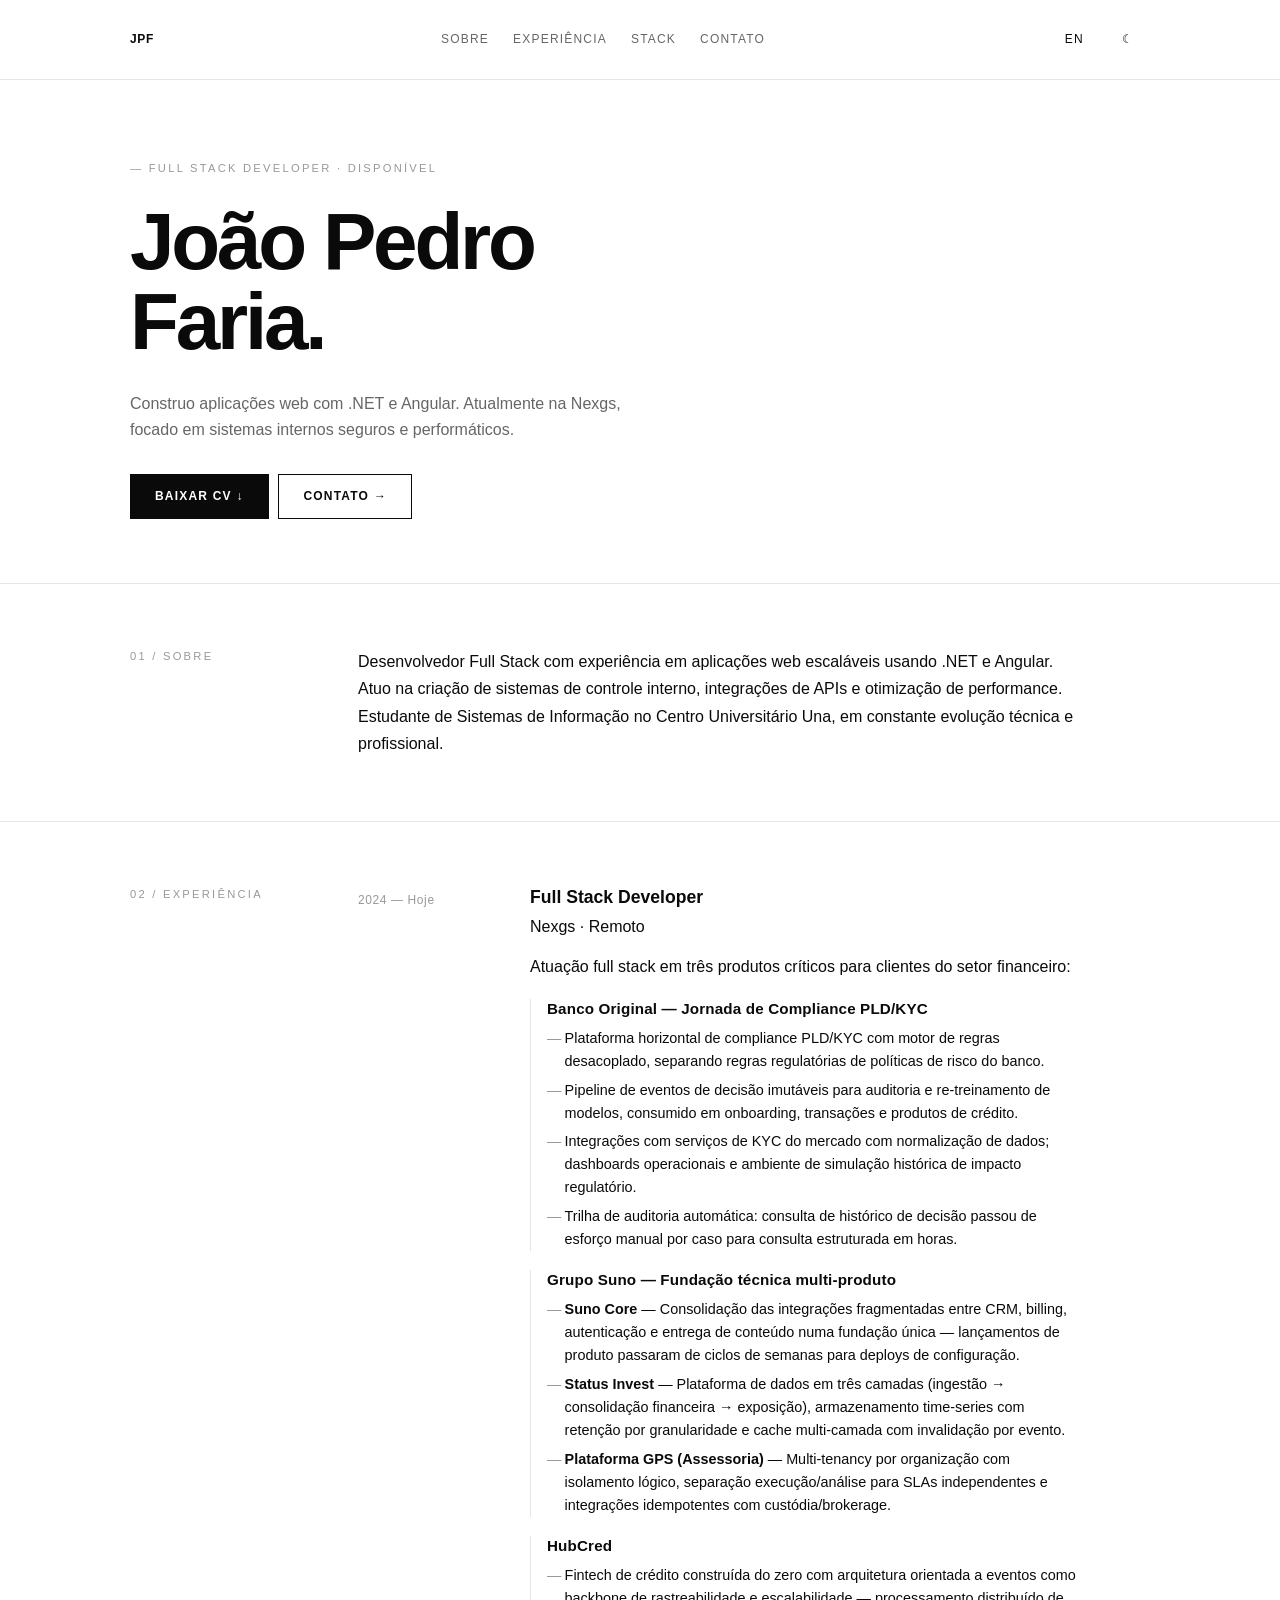
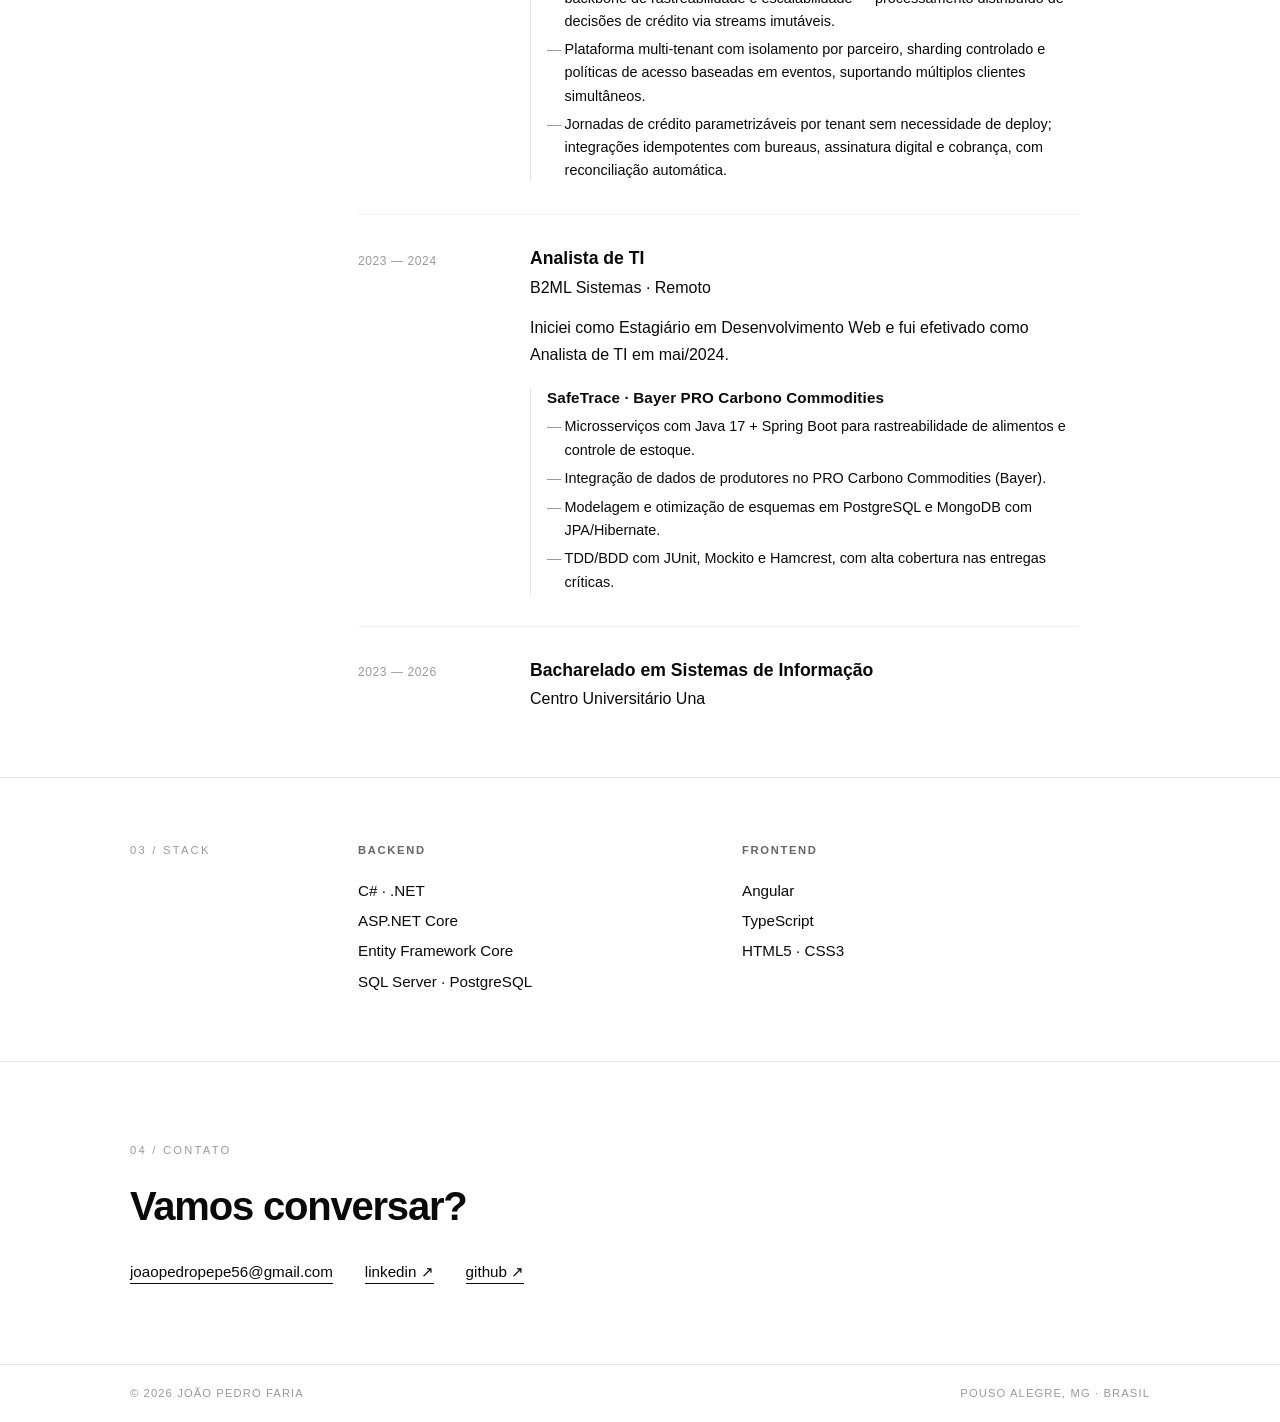
==== index.html @ 59a96573 "feat: portfolio site with bilingual PT/EN, dark mode, mobile responsive, detailed experience" ====
<!DOCTYPE html>
<html lang="pt-BR" data-theme="light">
<head>
  <meta charset="UTF-8">
  <meta name="viewport" content="width=device-width, initial-scale=1.0">
  <meta name="description" content="João Pedro Faria — Desenvolvedor Full Stack (.NET, Angular). Portfólio profissional." data-i18n="meta.description" data-i18n-attr="content">
  <meta property="og:title" content="João Pedro Faria — Full Stack Developer">
  <meta property="og:description" content="Desenvolvedor Full Stack (.NET, Angular). Pouso Alegre, MG.">
  <meta property="og:type" content="website">
  <link rel="icon" type="image/svg+xml" href="assets/favicon.svg">
  <link rel="icon" type="image/png" href="assets/favicon.png">
  <title data-i18n="meta.title">João Pedro Faria — Full Stack Developer</title>

  <!-- FOUC prevention: aplica tema antes do CSS pintar -->
  <script>
    (function() {
      try {
        var saved = localStorage.getItem('portfolio:theme');
        var prefers = window.matchMedia('(prefers-color-scheme: dark)').matches;
        var theme = saved || (prefers ? 'dark' : 'light');
        document.documentElement.setAttribute('data-theme', theme);
      } catch(e) {}
    })();
  </script>

  <link rel="stylesheet" href="styles.css">

  <noscript>
    <style>
      .reveal { opacity: 1 !important; transform: none !important; }
    </style>
  </noscript>
</head>
<body>
  <a class="skip-link" href="#main" data-i18n="a11y.skip">Pular para o conteúdo</a>

  <header class="topbar" role="banner">
    <div class="container topbar-inner">
      <a href="#" class="logo" aria-label="João Pedro Faria">JPF</a>

      <nav class="nav" aria-label="Navegação principal">
        <ul class="nav-list">
          <li><a href="#sobre" data-i18n="nav.about">Sobre</a></li>
          <li><a href="#experiencia" data-i18n="nav.experience">Experiência</a></li>
          <li><a href="#stack" data-i18n="nav.stack">Stack</a></li>
          <li><a href="#contato" data-i18n="nav.contact">Contato</a></li>
        </ul>
      </nav>

      <div class="topbar-controls">
        <button class="lang-toggle" type="button" aria-label="Trocar idioma">
          <span data-lang-label>PT</span>
        </button>
        <button class="theme-toggle" type="button" aria-label="Trocar tema">
          <span data-theme-label>☾</span>
        </button>
        <button class="nav-burger" type="button" aria-label="Abrir menu" aria-expanded="false" aria-controls="mobile-nav">
          <span></span><span></span><span></span>
        </button>
      </div>
    </div>

    <div class="mobile-nav" id="mobile-nav" hidden>
      <ul>
        <li><a href="#sobre" data-i18n="nav.about">Sobre</a></li>
        <li><a href="#experiencia" data-i18n="nav.experience">Experiência</a></li>
        <li><a href="#stack" data-i18n="nav.stack">Stack</a></li>
        <li><a href="#contato" data-i18n="nav.contact">Contato</a></li>
      </ul>
    </div>
  </header>

  <main id="main">

    <section class="hero">
      <div class="container">
        <p class="eyebrow reveal"><span data-i18n="hero.eyebrow">Full Stack Developer · Disponível</span></p>
        <h1 class="hero-name reveal" data-i18n="hero.name">João Pedro<br>Faria.</h1>
        <p class="hero-sub reveal" data-i18n="hero.sub">Construo aplicações web com .NET e Angular. Atualmente na Nexgs, focado em sistemas internos seguros e performáticos.</p>
        <div class="hero-cta reveal">
          <a class="btn btn-primary" href="assets/cv-joao-faria-pt.pdf" download data-cv-link>
            <span data-i18n="hero.cv">Baixar CV</span> ↓
          </a>
          <a class="btn btn-secondary" href="#contato">
            <span data-i18n="hero.contact">Contato</span> →
          </a>
        </div>
      </div>
    </section>

    <section class="section" id="sobre">
      <div class="container section-grid">
        <div class="section-label">01 / <span data-i18n="section.about">Sobre</span></div>
        <div class="section-content reveal">
          <p data-i18n="about.body">Desenvolvedor Full Stack com experiência em aplicações web escaláveis usando .NET e Angular. Atuo na criação de sistemas de controle interno, integrações de APIs e otimização de performance. Estudante de Sistemas de Informação no Centro Universitário Una, em constante evolução técnica e profissional.</p>
        </div>
      </div>
    </section>

    <section class="section" id="experiencia">
      <div class="container section-grid">
        <div class="section-label">02 / <span data-i18n="section.experience">Experiência</span></div>
        <div class="section-content">

          <article class="timeline-item reveal">
            <div class="timeline-period">2024 — <span data-i18n="timeline.now">Hoje</span></div>
            <div class="timeline-body">
              <h3 class="timeline-role">Full Stack Developer</h3>
              <p class="timeline-meta">Nexgs · <span data-i18n="timeline.remote">Remoto</span></p>
              <p class="timeline-intro" data-i18n="exp.nexgs-intro">Atuação full stack em três produtos críticos para clientes do setor financeiro:</p>

              <div class="timeline-sub">
                <h4 class="sub-title">Banco Original — <span data-i18n="exp.nexgs.banco-tag">Jornada de Compliance PLD/KYC</span></h4>
                <ul class="sub-list">
                  <li data-i18n="exp.nexgs.banco.b1">Plataforma horizontal de compliance PLD/KYC com motor de regras desacoplado, separando regras regulatórias de políticas de risco do banco.</li>
                  <li data-i18n="exp.nexgs.banco.b2">Pipeline de eventos de decisão imutáveis para auditoria e re-treinamento de modelos, consumido em onboarding, transações e produtos de crédito.</li>
                  <li data-i18n="exp.nexgs.banco.b3">Integrações com serviços de KYC do mercado com normalização de dados; dashboards operacionais e ambiente de simulação histórica de impacto regulatório.</li>
                  <li data-i18n="exp.nexgs.banco.b4">Trilha de auditoria automática: consulta de histórico de decisão passou de esforço manual por caso para consulta estruturada em horas.</li>
                </ul>
              </div>

              <div class="timeline-sub">
                <h4 class="sub-title">Grupo Suno — <span data-i18n="exp.nexgs.suno-tag">Fundação técnica multi-produto</span></h4>
                <ul class="sub-list">
                  <li data-i18n="exp.nexgs.suno.b1"><strong>Suno Core</strong> — Consolidação das integrações fragmentadas entre CRM, billing, autenticação e entrega de conteúdo numa fundação única — lançamentos de produto passaram de ciclos de semanas para deploys de configuração.</li>
                  <li data-i18n="exp.nexgs.suno.b2"><strong>Status Invest</strong> — Plataforma de dados em três camadas (ingestão → consolidação financeira → exposição), armazenamento time-series com retenção por granularidade e cache multi-camada com invalidação por evento.</li>
                  <li data-i18n="exp.nexgs.suno.b3"><strong>Plataforma GPS (Assessoria)</strong> — Multi-tenancy por organização com isolamento lógico, separação execução/análise para SLAs independentes e integrações idempotentes com custódia/brokerage.</li>
                </ul>
              </div>

              <div class="timeline-sub">
                <h4 class="sub-title">HubCred</h4>
                <ul class="sub-list">
                  <li data-i18n="exp.nexgs.hubcred.b1">Fintech de crédito construída do zero com arquitetura orientada a eventos como backbone de rastreabilidade e escalabilidade — processamento distribuído de decisões de crédito via streams imutáveis.</li>
                  <li data-i18n="exp.nexgs.hubcred.b2">Plataforma multi-tenant com isolamento por parceiro, sharding controlado e políticas de acesso baseadas em eventos, suportando múltiplos clientes simultâneos.</li>
                  <li data-i18n="exp.nexgs.hubcred.b3">Jornadas de crédito parametrizáveis por tenant sem necessidade de deploy; integrações idempotentes com bureaus, assinatura digital e cobrança, com reconciliação automática.</li>
                </ul>
              </div>
            </div>
          </article>

          <article class="timeline-item reveal">
            <div class="timeline-period">2023 — 2024</div>
            <div class="timeline-body">
              <h3 class="timeline-role"><span data-i18n="exp.b2ml-role">Analista de TI</span></h3>
              <p class="timeline-meta">B2ML Sistemas · <span data-i18n="timeline.remote">Remoto</span></p>
              <p class="timeline-intro" data-i18n="exp.b2ml-note">Iniciei como Estagiário em Desenvolvimento Web e fui efetivado como Analista de TI em mai/2024.</p>

              <div class="timeline-sub">
                <h4 class="sub-title">SafeTrace · Bayer PRO Carbono Commodities</h4>
                <ul class="sub-list">
                  <li data-i18n="exp.b2ml.b1">Microsserviços com Java 17 + Spring Boot para rastreabilidade de alimentos e controle de estoque.</li>
                  <li data-i18n="exp.b2ml.b2">Integração de dados de produtores no PRO Carbono Commodities (Bayer).</li>
                  <li data-i18n="exp.b2ml.b3">Modelagem e otimização de esquemas em PostgreSQL e MongoDB com JPA/Hibernate.</li>
                  <li data-i18n="exp.b2ml.b4">TDD/BDD com JUnit, Mockito e Hamcrest, com alta cobertura nas entregas críticas.</li>
                </ul>
              </div>
            </div>
          </article>

          <article class="timeline-item reveal">
            <div class="timeline-period">2023 — 2026</div>
            <div class="timeline-body">
              <h3 class="timeline-role"><span data-i18n="edu.una-role">Bacharelado em Sistemas de Informação</span></h3>
              <p class="timeline-meta">Centro Universitário Una</p>
            </div>
          </article>

        </div>
      </div>
    </section>

    <section class="section" id="stack">
      <div class="container section-grid">
        <div class="section-label">03 / <span data-i18n="section.stack">Stack</span></div>
        <div class="section-content">
          <div class="stack-grid">
            <div class="stack-col reveal">
              <h4 class="stack-title">Backend</h4>
              <ul class="stack-list">
                <li>C# · .NET</li>
                <li>ASP.NET Core</li>
                <li>Entity Framework Core</li>
                <li>SQL Server · PostgreSQL</li>
              </ul>
            </div>
            <div class="stack-col reveal">
              <h4 class="stack-title">Frontend</h4>
              <ul class="stack-list">
                <li>Angular</li>
                <li>TypeScript</li>
                <li>HTML5 · CSS3</li>
              </ul>
            </div>
          </div>
        </div>
      </div>
    </section>

    <section class="section section-contact" id="contato">
      <div class="container">
        <div class="section-label">04 / <span data-i18n="section.contact">Contato</span></div>
        <h2 class="contact-headline reveal" data-i18n="contact.headline">Vamos conversar?</h2>
        <ul class="contact-links reveal">
          <li><a href="mailto:joaopedropepe56@gmail.com">joaopedropepe56@gmail.com</a></li>
          <li><a href="https://www.linkedin.com/in/joao-pedro-faria-dev/" target="_blank" rel="noopener">linkedin ↗</a></li>
          <li><a href="https://github.com/jl2218" target="_blank" rel="noopener">github ↗</a></li>
        </ul>
      </div>
    </section>

  </main>

  <footer class="footer">
    <div class="container footer-inner">
      <span>© 2026 João Pedro Faria</span>
      <span data-i18n="footer.location">Pouso Alegre, MG · Brasil</span>
    </div>
  </footer>

  <script src="main.js" defer></script>
</body>
</html>
---- styles.css ----
/* ============================================
   TOKENS
   ============================================ */
:root {
  /* Light theme (default) */
  --bg: #ffffff;
  --fg: #0a0a0a;
  --fg-muted: #666666;
  --fg-subtle: #999999;
  --border: #e5e5e5;
  --border-subtle: #f0f0f0;

  /* Type */
  --font-sans: 'Inter', 'Helvetica Neue', -apple-system, BlinkMacSystemFont, 'Segoe UI', sans-serif;

  /* Layout */
  --container-max: 1100px;
  --container-pad: 2.5rem;
  --section-pad-y: 4rem;

  /* Motion */
  --transition: 200ms cubic-bezier(0.4, 0, 0.2, 1);
}

[data-theme="dark"] {
  --bg: #0a0a0a;
  --fg: #fafafa;
  --fg-muted: #a3a3a3;
  --fg-subtle: #666666;
  --border: #262626;
  --border-subtle: #1a1a1a;
}

@media (max-width: 640px) {
  :root {
    --container-pad: 1.25rem;
    --section-pad-y: 2.5rem;
  }
}

/* ============================================
   FONTS (self-hosted)
   ============================================ */
@font-face {
  font-family: 'Inter';
  src: url('assets/fonts/Inter-Variable.woff2') format('woff2-variations');
  font-weight: 100 900;
  font-style: normal;
  font-display: swap;
}

/* ============================================
   RESET
   ============================================ */
*, *::before, *::after { box-sizing: border-box; }

html {
  scroll-behavior: smooth;
  -webkit-text-size-adjust: 100%;
}

@media (prefers-reduced-motion: reduce) {
  html { scroll-behavior: auto; }
  *, *::before, *::after {
    animation-duration: 0.01ms !important;
    transition-duration: 0.01ms !important;
  }
}

body {
  margin: 0;
  font-family: var(--font-sans);
  background: var(--bg);
  color: var(--fg);
  line-height: 1.6;
  transition: background var(--transition), color var(--transition);
  -webkit-font-smoothing: antialiased;
  -moz-osx-font-smoothing: grayscale;
}

img, svg { max-width: 100%; display: block; }

button {
  font: inherit;
  color: inherit;
  background: none;
  border: none;
  cursor: pointer;
  padding: 0;
}

a { color: inherit; text-decoration: none; }

ul { list-style: none; padding: 0; margin: 0; }

h1, h2, h3, h4, p { margin: 0; }

/* ============================================
   UTILITIES
   ============================================ */
.container {
  max-width: var(--container-max);
  margin: 0 auto;
  padding-left: var(--container-pad);
  padding-right: var(--container-pad);
}

.skip-link {
  position: absolute;
  top: -100px;
  left: 0;
  padding: 0.75rem 1rem;
  background: var(--fg);
  color: var(--bg);
  z-index: 100;
  transition: top var(--transition);
}
.skip-link:focus { top: 0; }

:focus-visible {
  outline: 2px solid var(--fg);
  outline-offset: 2px;
}

/* ============================================
   TOPBAR
   ============================================ */
.topbar {
  position: sticky;
  top: 0;
  z-index: 50;
  background: color-mix(in srgb, var(--bg) 92%, transparent);
  backdrop-filter: blur(8px);
  -webkit-backdrop-filter: blur(8px);
  border-bottom: 1px solid var(--border);
}

.topbar-inner {
  display: flex;
  align-items: center;
  justify-content: space-between;
  padding-top: 1.1rem;
  padding-bottom: 1.1rem;
  font-size: 0.75rem;
  letter-spacing: 0.1em;
  text-transform: uppercase;
}

.logo {
  font-weight: 800;
  letter-spacing: 0.05em;
}

.nav-list {
  display: flex;
  gap: 1.5rem;
  color: var(--fg-muted);
}

.nav-list a { transition: color var(--transition); }
.nav-list a:hover { color: var(--fg); }

.topbar-controls {
  display: flex;
  gap: 0.6rem;
  align-items: center;
}

.lang-toggle,
.theme-toggle {
  font-size: 0.75rem;
  letter-spacing: 0.1em;
  padding: 0.4rem 0.6rem;
  min-width: 44px;
  min-height: 44px;
  display: inline-flex;
  align-items: center;
  justify-content: center;
}

.lang-toggle:hover,
.theme-toggle:hover { color: var(--fg-muted); }

.nav-burger { display: none; }

/* ============================================
   MOBILE NAV (drawer)
   ============================================ */
.mobile-nav {
  display: block;
  border-top: 1px solid var(--border);
}

.mobile-nav[hidden] {
  display: none;
}

.mobile-nav ul {
  display: flex;
  flex-direction: column;
  padding: 1rem var(--container-pad) 1.5rem;
  gap: 0.5rem;
}

.mobile-nav a {
  display: block;
  padding: 0.75rem 0;
  font-size: 1rem;
  letter-spacing: 0.05em;
  text-transform: uppercase;
  border-bottom: 1px solid var(--border-subtle);
}

/* ============================================
   HERO
   ============================================ */
.hero {
  padding-top: 5rem;
  padding-bottom: 4rem;
  border-bottom: 1px solid var(--border);
}

@media (max-width: 640px) {
  .hero { padding-top: 3rem; padding-bottom: 2.5rem; }
}

.eyebrow {
  font-size: 0.7rem;
  letter-spacing: 0.2em;
  text-transform: uppercase;
  color: var(--fg-subtle);
  margin-bottom: 1.5rem;
}

.eyebrow::before {
  content: "— ";
}

.hero-name {
  font-size: clamp(2.5rem, 8vw, 5rem);
  font-weight: 800;
  line-height: 1;
  letter-spacing: -0.04em;
  max-width: 900px;
}

.hero-sub {
  font-size: 1rem;
  color: var(--fg-muted);
  margin-top: 1.8rem;
  max-width: 520px;
  line-height: 1.6;
}

.hero-cta {
  display: flex;
  gap: 0.6rem;
  margin-top: 2rem;
  flex-wrap: wrap;
}

@media (max-width: 480px) {
  .hero-cta { flex-direction: column; align-items: stretch; }
}

/* ============================================
   BUTTONS
   ============================================ */
.btn {
  display: inline-flex;
  align-items: center;
  justify-content: center;
  gap: 0.3rem;
  padding: 0.75rem 1.5rem;
  font-size: 0.75rem;
  font-weight: 600;
  letter-spacing: 0.1em;
  text-transform: uppercase;
  border: 1px solid var(--fg);
  min-height: 44px;
  transition: background var(--transition), color var(--transition);
}

.btn-primary {
  background: var(--fg);
  color: var(--bg);
}
.btn-primary:hover {
  background: var(--bg);
  color: var(--fg);
}

.btn-secondary {
  background: transparent;
  color: var(--fg);
}
.btn-secondary:hover {
  background: var(--fg);
  color: var(--bg);
}

/* ============================================
   SECTION LAYOUT
   ============================================ */
.section {
  padding-top: var(--section-pad-y);
  padding-bottom: var(--section-pad-y);
  border-bottom: 1px solid var(--border);
}

.section-grid {
  display: grid;
  grid-template-columns: 180px 1fr;
  gap: 3rem;
  align-items: start;
}

@media (max-width: 960px) {
  .section-grid {
    grid-template-columns: 1fr;
    gap: 1.5rem;
  }
}

.section-label {
  font-size: 0.7rem;
  letter-spacing: 0.2em;
  text-transform: uppercase;
  color: var(--fg-subtle);
}

.section-content {
  max-width: 720px;
}

.section-content p {
  font-size: 1rem;
  line-height: 1.7;
  color: var(--fg);
}

/* ============================================
   TIMELINE (Experiência + Formação)
   ============================================ */
.timeline-item {
  display: grid;
  grid-template-columns: 140px 1fr;
  gap: 2rem;
  padding-bottom: 2rem;
  border-bottom: 1px solid var(--border-subtle);
  margin-bottom: 2rem;
}

.timeline-item:last-child {
  border-bottom: none;
  margin-bottom: 0;
  padding-bottom: 0;
}

@media (max-width: 640px) {
  .timeline-item {
    grid-template-columns: 1fr;
    gap: 0.5rem;
  }
}

.timeline-period {
  font-size: 0.75rem;
  color: var(--fg-subtle);
  letter-spacing: 0.05em;
  padding-top: 0.3rem;
}

.timeline-role {
  font-size: 1.1rem;
  font-weight: 700;
  line-height: 1.3;
}

.timeline-meta {
  font-size: 0.85rem;
  color: var(--fg-muted);
  margin-top: 0.25rem;
}

.timeline-desc {
  font-size: 0.95rem;
  color: var(--fg);
  margin-top: 0.8rem;
  line-height: 1.6;
}

.timeline-intro {
  font-size: 0.95rem;
  color: var(--fg);
  margin-top: 0.8rem;
  line-height: 1.6;
}

.timeline-sub {
  margin-top: 1.2rem;
  padding-left: 1rem;
  border-left: 1px solid var(--border);
}

.sub-title {
  font-size: 0.95rem;
  font-weight: 700;
  letter-spacing: 0.01em;
  line-height: 1.3;
}

.sub-desc {
  font-size: 0.9rem;
  color: var(--fg);
  margin-top: 0.35rem;
  line-height: 1.6;
}

.sub-list {
  margin-top: 0.5rem;
  font-size: 0.9rem;
  color: var(--fg);
  line-height: 1.6;
}

.sub-list li {
  position: relative;
  padding-left: 1.1rem;
  margin-top: 0.35rem;
}

.sub-list li::before {
  content: "—";
  position: absolute;
  left: 0;
  color: var(--fg-subtle);
}


/* ============================================
   STACK
   ============================================ */
.stack-grid {
  display: grid;
  grid-template-columns: repeat(2, 1fr);
  gap: 3rem;
}

@media (max-width: 640px) {
  .stack-grid {
    grid-template-columns: 1fr;
    gap: 2rem;
  }
}

.stack-title {
  font-size: 0.7rem;
  letter-spacing: 0.15em;
  text-transform: uppercase;
  color: var(--fg-muted);
  margin-bottom: 1rem;
  font-weight: 600;
}

.stack-list li {
  font-size: 0.95rem;
  line-height: 2;
}

/* ============================================
   CONTACT
   ============================================ */
.section-contact {
  padding-top: 5rem;
  padding-bottom: 5rem;
  border-bottom: none;
}

@media (max-width: 640px) {
  .section-contact { padding-top: 3rem; padding-bottom: 3rem; }
}

.section-contact .section-label {
  margin-bottom: 1.5rem;
}

.contact-headline {
  font-size: clamp(1.8rem, 5vw, 2.5rem);
  font-weight: 800;
  letter-spacing: -0.03em;
  line-height: 1.1;
  max-width: 700px;
}

.contact-links {
  display: flex;
  gap: 2rem;
  margin-top: 2rem;
  flex-wrap: wrap;
  font-size: 0.95rem;
}

.contact-links a {
  border-bottom: 1px solid var(--fg);
  padding-bottom: 0.2rem;
  transition: color var(--transition), border-color var(--transition);
}

.contact-links a:hover {
  color: var(--fg-muted);
  border-bottom-color: var(--fg-muted);
}

/* ============================================
   FOOTER
   ============================================ */
.footer {
  border-top: 1px solid var(--border);
}

.footer-inner {
  display: flex;
  justify-content: space-between;
  padding-top: 1.2rem;
  padding-bottom: 1.2rem;
  font-size: 0.7rem;
  letter-spacing: 0.1em;
  text-transform: uppercase;
  color: var(--fg-subtle);
  flex-wrap: wrap;
  gap: 0.5rem;
}

/* ============================================
   MOBILE TOPBAR (≤640px)
   ============================================ */
@media (max-width: 640px) {
  .nav { display: none; }

  .nav-burger {
    display: inline-flex;
    flex-direction: column;
    justify-content: center;
    gap: 4px;
    width: 44px;
    height: 44px;
    padding: 0;
  }

  .nav-burger span {
    display: block;
    width: 20px;
    height: 1.5px;
    background: var(--fg);
    transition: transform var(--transition), opacity var(--transition);
  }

  .nav-burger[aria-expanded="true"] span:nth-child(1) {
    transform: translateY(5.5px) rotate(45deg);
  }
  .nav-burger[aria-expanded="true"] span:nth-child(2) {
    opacity: 0;
  }
  .nav-burger[aria-expanded="true"] span:nth-child(3) {
    transform: translateY(-5.5px) rotate(-45deg);
  }

  /* Topbar fica mais compacto */
  .topbar-inner {
    padding-top: 0.9rem;
    padding-bottom: 0.9rem;
  }
}

/* ============================================
   REVEAL ON SCROLL
   ============================================ */
.reveal {
  opacity: 0;
  transform: translateY(8px);
  transition: opacity 500ms cubic-bezier(0.4, 0, 0.2, 1),
              transform 500ms cubic-bezier(0.4, 0, 0.2, 1);
}

.reveal.is-visible {
  opacity: 1;
  transform: none;
}

@media (prefers-reduced-motion: reduce) {
  .reveal {
    opacity: 1;
    transform: none;
  }
}
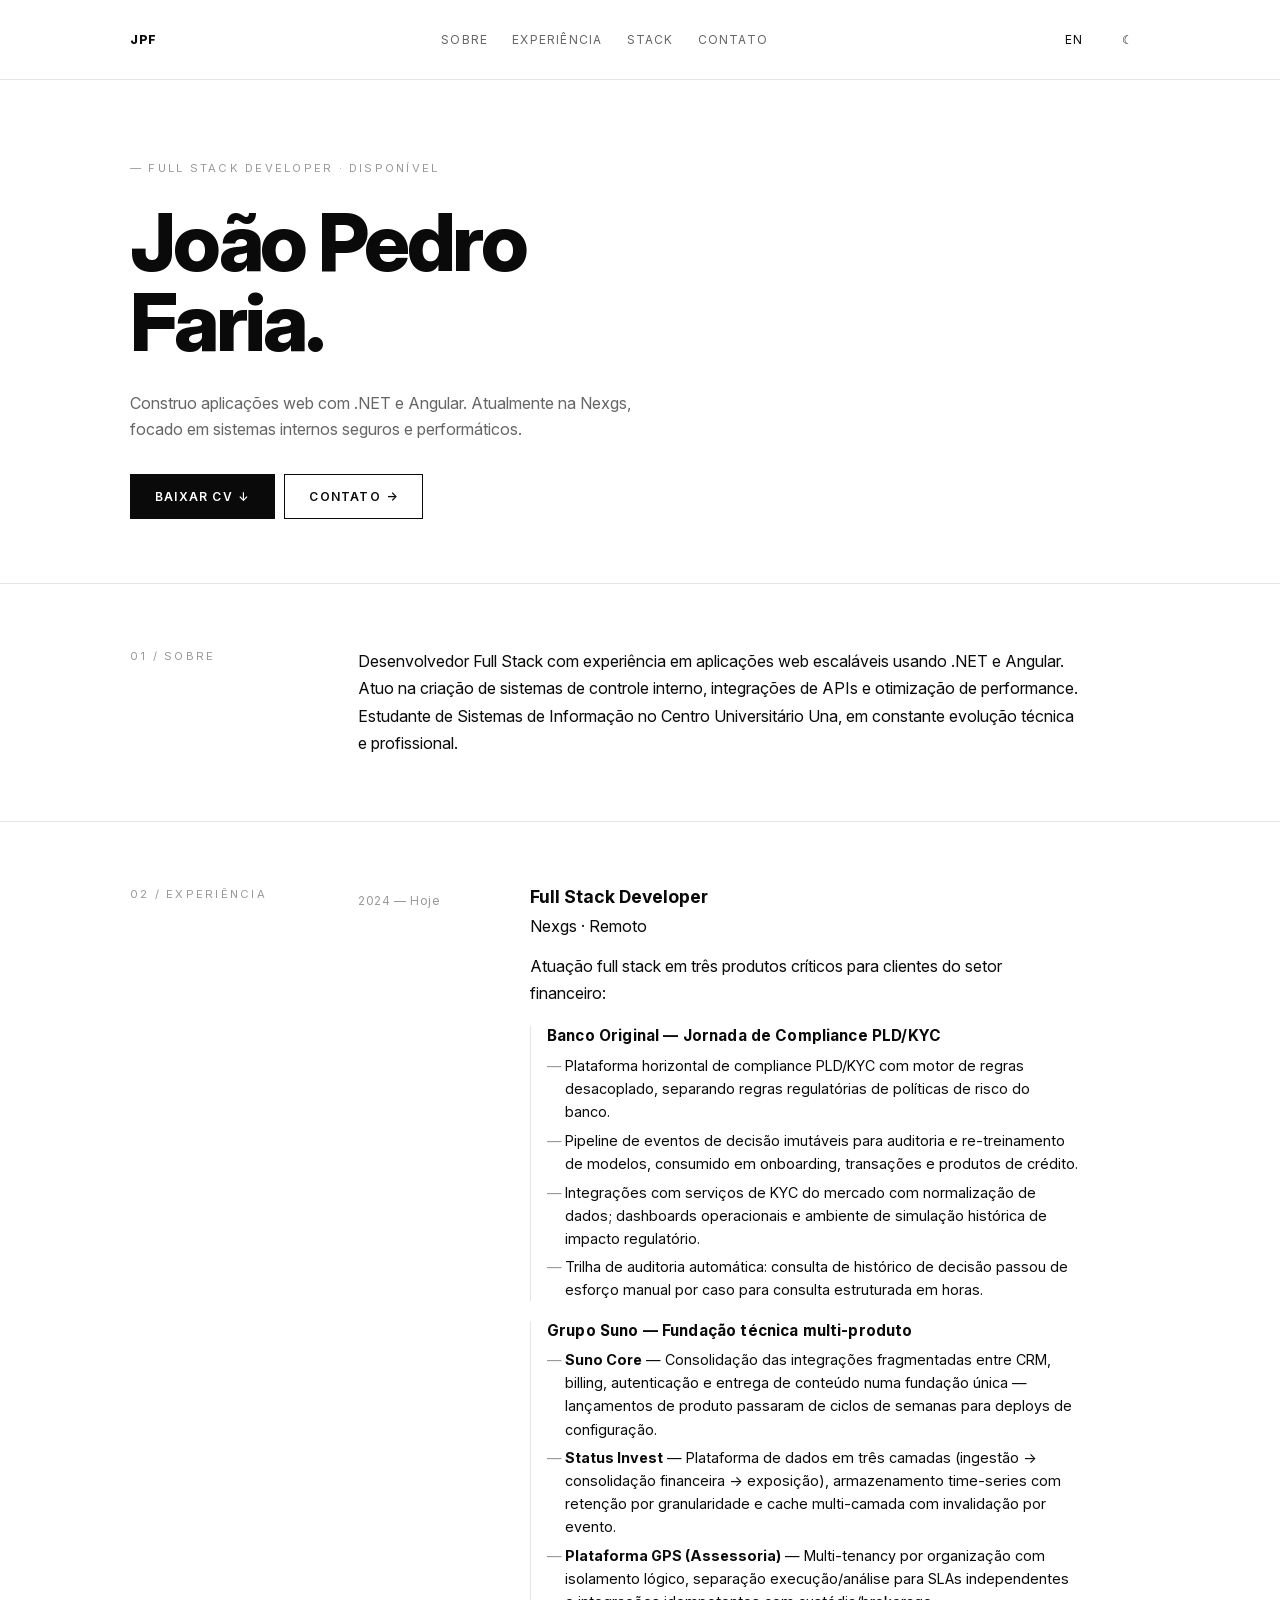
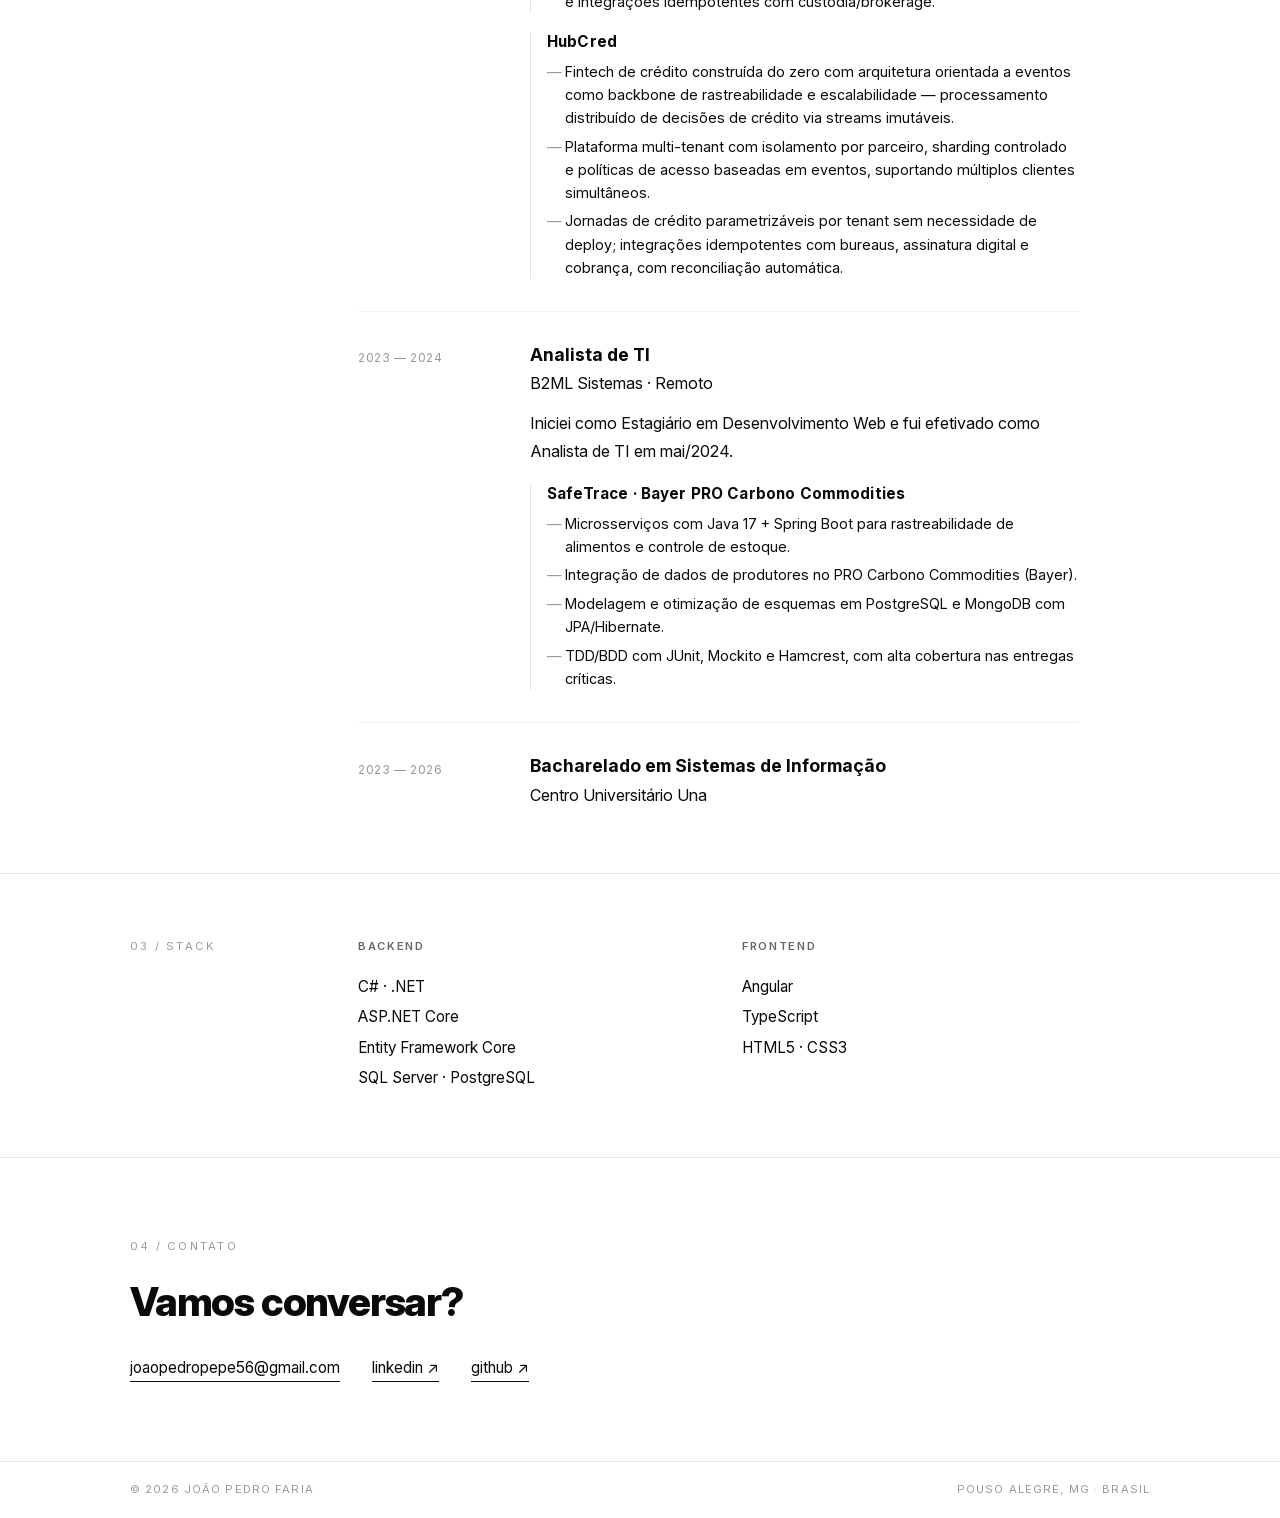
==== commit 23e23805: "fix: fix github links" ====
--- a/index.html
+++ b/index.html
@@ -204,7 +204,7 @@
         <ul class="contact-links reveal">
           <li><a href="mailto:joaopedropepe56@gmail.com">joaopedropepe56@gmail.com</a></li>
           <li><a href="https://www.linkedin.com/in/joao-pedro-faria-dev/" target="_blank" rel="noopener">linkedin ↗</a></li>
-          <li><a href="https://github.com/jl2218" target="_blank" rel="noopener">github ↗</a></li>
+          <li><a href="https://github.com/joao-o-faria" target="_blank" rel="noopener">github ↗</a></li>
         </ul>
       </div>
     </section>
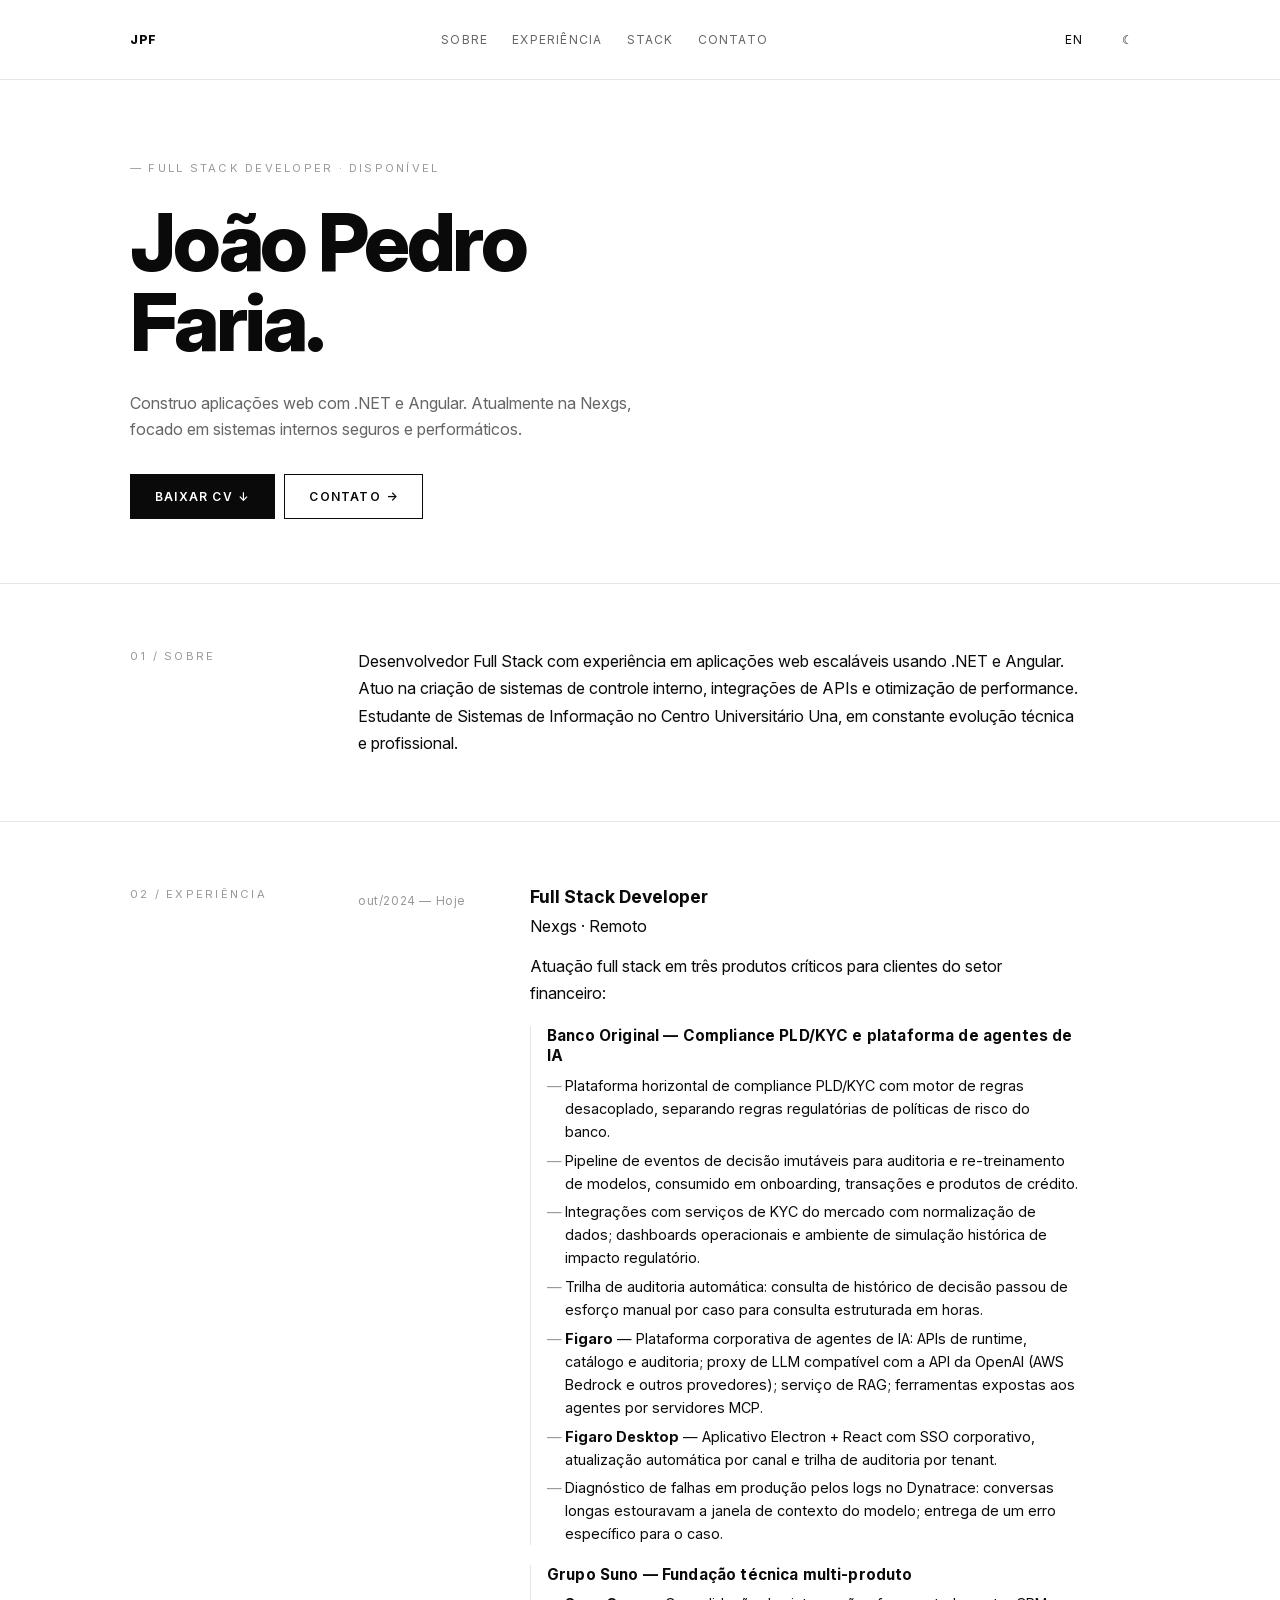
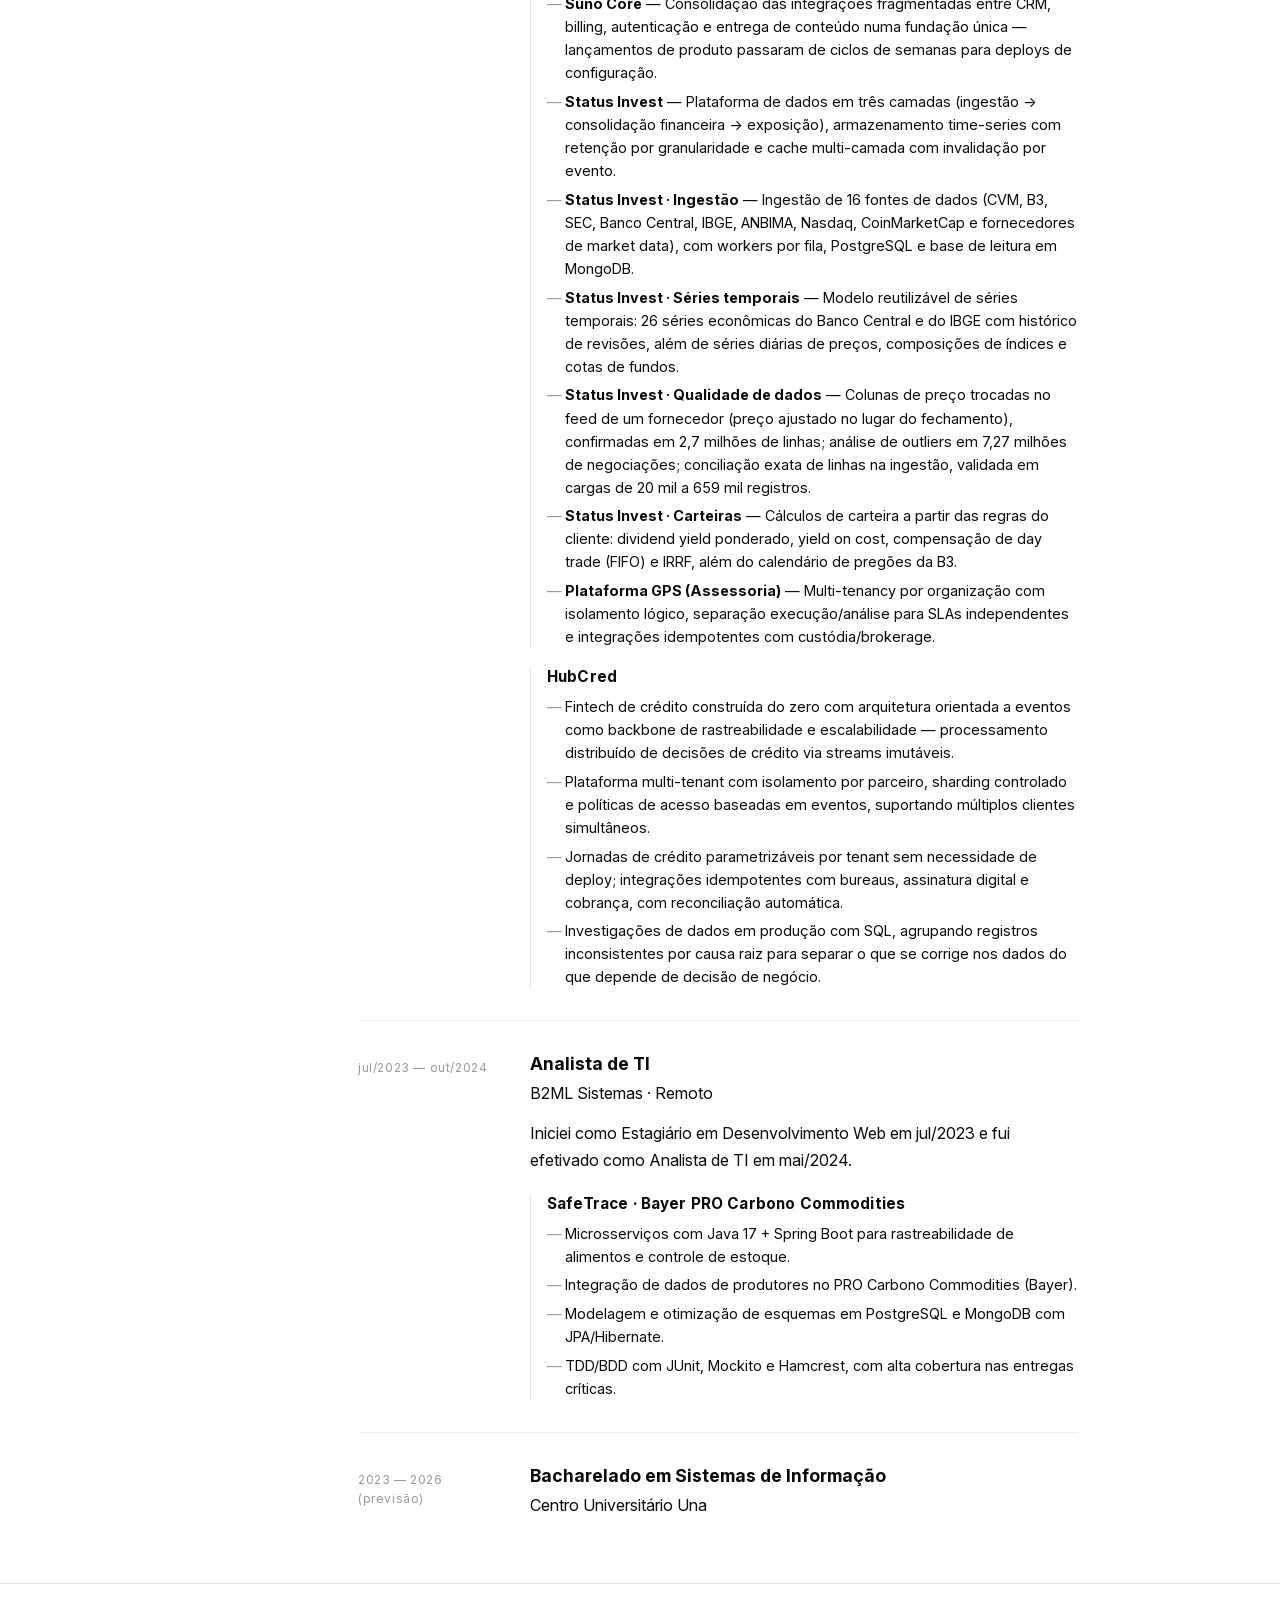
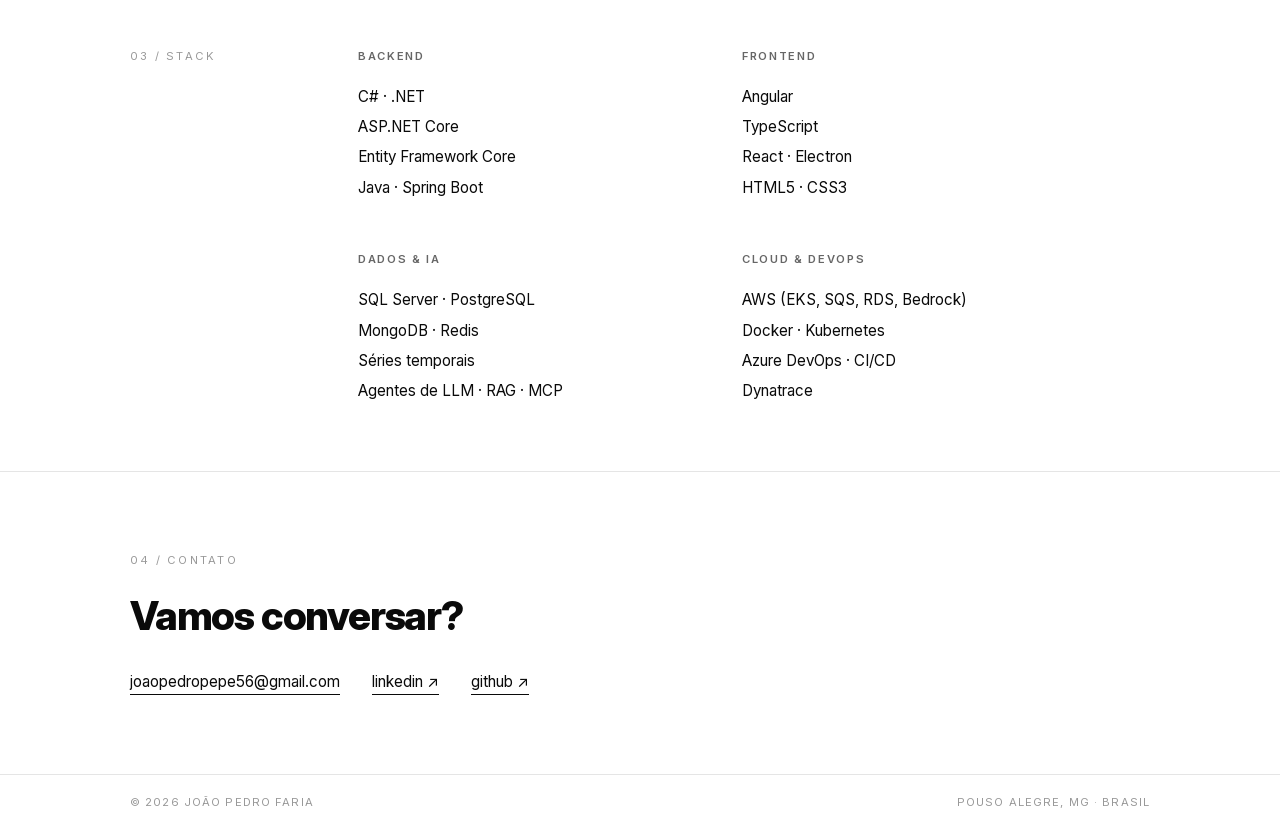
==== commit c04ce94b: "feat: update experience and regenerate ATS-friendly CVs - Nexgs: Figaro AI agent platform (Banco Ori" ====
--- a/index.html
+++ b/index.html
@@ -25,6 +25,15 @@
 
   <link rel="stylesheet" href="styles.css">
 
+  <!-- Google tag (gtag.js) -->
+  <script async src="https://www.googletagmanager.com/gtag/js?id=G-FLNLV72NQY"></script>
+  <script>
+    window.dataLayer = window.dataLayer || [];
+    function gtag(){dataLayer.push(arguments);}
+    gtag('js', new Date());
+    gtag('config', 'G-FLNLV72NQY');
+  </script>
+
   <noscript>
     <style>
       .reveal { opacity: 1 !important; transform: none !important; }
@@ -103,19 +112,22 @@
         <div class="section-content">
 
           <article class="timeline-item reveal">
-            <div class="timeline-period">2024 — <span data-i18n="timeline.now">Hoje</span></div>
+            <div class="timeline-period"><span data-i18n="exp.nexgs-period">out/2024</span> — <span data-i18n="timeline.now">Hoje</span></div>
             <div class="timeline-body">
               <h3 class="timeline-role">Full Stack Developer</h3>
               <p class="timeline-meta">Nexgs · <span data-i18n="timeline.remote">Remoto</span></p>
               <p class="timeline-intro" data-i18n="exp.nexgs-intro">Atuação full stack em três produtos críticos para clientes do setor financeiro:</p>
 
               <div class="timeline-sub">
-                <h4 class="sub-title">Banco Original — <span data-i18n="exp.nexgs.banco-tag">Jornada de Compliance PLD/KYC</span></h4>
+                <h4 class="sub-title">Banco Original — <span data-i18n="exp.nexgs.banco-tag">Compliance PLD/KYC e plataforma de agentes de IA</span></h4>
                 <ul class="sub-list">
                   <li data-i18n="exp.nexgs.banco.b1">Plataforma horizontal de compliance PLD/KYC com motor de regras desacoplado, separando regras regulatórias de políticas de risco do banco.</li>
                   <li data-i18n="exp.nexgs.banco.b2">Pipeline de eventos de decisão imutáveis para auditoria e re-treinamento de modelos, consumido em onboarding, transações e produtos de crédito.</li>
                   <li data-i18n="exp.nexgs.banco.b3">Integrações com serviços de KYC do mercado com normalização de dados; dashboards operacionais e ambiente de simulação histórica de impacto regulatório.</li>
                   <li data-i18n="exp.nexgs.banco.b4">Trilha de auditoria automática: consulta de histórico de decisão passou de esforço manual por caso para consulta estruturada em horas.</li>
+                  <li data-i18n="exp.nexgs.banco.b5"><strong>Figaro</strong> — Plataforma corporativa de agentes de IA: APIs de runtime, catálogo e auditoria; proxy de LLM compatível com a API da OpenAI (AWS Bedrock e outros provedores); serviço de RAG; ferramentas expostas aos agentes por servidores MCP.</li>
+                  <li data-i18n="exp.nexgs.banco.b6"><strong>Figaro Desktop</strong> — Aplicativo Electron + React com SSO corporativo, atualização automática por canal e trilha de auditoria por tenant.</li>
+                  <li data-i18n="exp.nexgs.banco.b7">Diagnóstico de falhas em produção pelos logs no Dynatrace: conversas longas estouravam a janela de contexto do modelo; entrega de um erro específico para o caso.</li>
                 </ul>
               </div>
 
@@ -124,6 +136,10 @@
                 <ul class="sub-list">
                   <li data-i18n="exp.nexgs.suno.b1"><strong>Suno Core</strong> — Consolidação das integrações fragmentadas entre CRM, billing, autenticação e entrega de conteúdo numa fundação única — lançamentos de produto passaram de ciclos de semanas para deploys de configuração.</li>
                   <li data-i18n="exp.nexgs.suno.b2"><strong>Status Invest</strong> — Plataforma de dados em três camadas (ingestão → consolidação financeira → exposição), armazenamento time-series com retenção por granularidade e cache multi-camada com invalidação por evento.</li>
+                  <li data-i18n="exp.nexgs.suno.b4"><strong>Status Invest · Ingestão</strong> — Ingestão de 16 fontes de dados (CVM, B3, SEC, Banco Central, IBGE, ANBIMA, Nasdaq, CoinMarketCap e fornecedores de market data), com workers por fila, PostgreSQL e base de leitura em MongoDB.</li>
+                  <li data-i18n="exp.nexgs.suno.b5"><strong>Status Invest · Séries temporais</strong> — Modelo reutilizável de séries temporais: 26 séries econômicas do Banco Central e do IBGE com histórico de revisões, além de séries diárias de preços, composições de índices e cotas de fundos.</li>
+                  <li data-i18n="exp.nexgs.suno.b6"><strong>Status Invest · Qualidade de dados</strong> — Colunas de preço trocadas no feed de um fornecedor (preço ajustado no lugar do fechamento), confirmadas em 2,7 milhões de linhas; análise de outliers em 7,27 milhões de negociações; conciliação exata de linhas na ingestão, validada em cargas de 20 mil a 659 mil registros.</li>
+                  <li data-i18n="exp.nexgs.suno.b7"><strong>Status Invest · Carteiras</strong> — Cálculos de carteira a partir das regras do cliente: dividend yield ponderado, yield on cost, compensação de day trade (FIFO) e IRRF, além do calendário de pregões da B3.</li>
                   <li data-i18n="exp.nexgs.suno.b3"><strong>Plataforma GPS (Assessoria)</strong> — Multi-tenancy por organização com isolamento lógico, separação execução/análise para SLAs independentes e integrações idempotentes com custódia/brokerage.</li>
                 </ul>
               </div>
@@ -134,17 +150,18 @@
                   <li data-i18n="exp.nexgs.hubcred.b1">Fintech de crédito construída do zero com arquitetura orientada a eventos como backbone de rastreabilidade e escalabilidade — processamento distribuído de decisões de crédito via streams imutáveis.</li>
                   <li data-i18n="exp.nexgs.hubcred.b2">Plataforma multi-tenant com isolamento por parceiro, sharding controlado e políticas de acesso baseadas em eventos, suportando múltiplos clientes simultâneos.</li>
                   <li data-i18n="exp.nexgs.hubcred.b3">Jornadas de crédito parametrizáveis por tenant sem necessidade de deploy; integrações idempotentes com bureaus, assinatura digital e cobrança, com reconciliação automática.</li>
+                  <li data-i18n="exp.nexgs.hubcred.b4">Investigações de dados em produção com SQL, agrupando registros inconsistentes por causa raiz para separar o que se corrige nos dados do que depende de decisão de negócio.</li>
                 </ul>
               </div>
             </div>
           </article>
 
           <article class="timeline-item reveal">
-            <div class="timeline-period">2023 — 2024</div>
+            <div class="timeline-period" data-i18n="exp.b2ml-period">jul/2023 — out/2024</div>
             <div class="timeline-body">
               <h3 class="timeline-role"><span data-i18n="exp.b2ml-role">Analista de TI</span></h3>
               <p class="timeline-meta">B2ML Sistemas · <span data-i18n="timeline.remote">Remoto</span></p>
-              <p class="timeline-intro" data-i18n="exp.b2ml-note">Iniciei como Estagiário em Desenvolvimento Web e fui efetivado como Analista de TI em mai/2024.</p>
+              <p class="timeline-intro" data-i18n="exp.b2ml-note">Iniciei como Estagiário em Desenvolvimento Web em jul/2023 e fui efetivado como Analista de TI em mai/2024.</p>
 
               <div class="timeline-sub">
                 <h4 class="sub-title">SafeTrace · Bayer PRO Carbono Commodities</h4>
@@ -159,7 +176,7 @@
           </article>
 
           <article class="timeline-item reveal">
-            <div class="timeline-period">2023 — 2026</div>
+            <div class="timeline-period" data-i18n="edu.una-period">2023 — 2026 (previsão)</div>
             <div class="timeline-body">
               <h3 class="timeline-role"><span data-i18n="edu.una-role">Bacharelado em Sistemas de Informação</span></h3>
               <p class="timeline-meta">Centro Universitário Una</p>
@@ -181,7 +198,7 @@
                 <li>C# · .NET</li>
                 <li>ASP.NET Core</li>
                 <li>Entity Framework Core</li>
-                <li>SQL Server · PostgreSQL</li>
+                <li>Java · Spring Boot</li>
               </ul>
             </div>
             <div class="stack-col reveal">
@@ -189,7 +206,26 @@
               <ul class="stack-list">
                 <li>Angular</li>
                 <li>TypeScript</li>
+                <li>React · Electron</li>
                 <li>HTML5 · CSS3</li>
+              </ul>
+            </div>
+            <div class="stack-col reveal">
+              <h4 class="stack-title" data-i18n="stack.data">Dados & IA</h4>
+              <ul class="stack-list">
+                <li>SQL Server · PostgreSQL</li>
+                <li>MongoDB · Redis</li>
+                <li data-i18n="stack.timeseries">Séries temporais</li>
+                <li data-i18n="stack.agents">Agentes de LLM · RAG · MCP</li>
+              </ul>
+            </div>
+            <div class="stack-col reveal">
+              <h4 class="stack-title" data-i18n="stack.cloud">Cloud & DevOps</h4>
+              <ul class="stack-list">
+                <li>AWS (EKS, SQS, RDS, Bedrock)</li>
+                <li>Docker · Kubernetes</li>
+                <li>Azure DevOps · CI/CD</li>
+                <li>Dynatrace</li>
               </ul>
             </div>
           </div>
